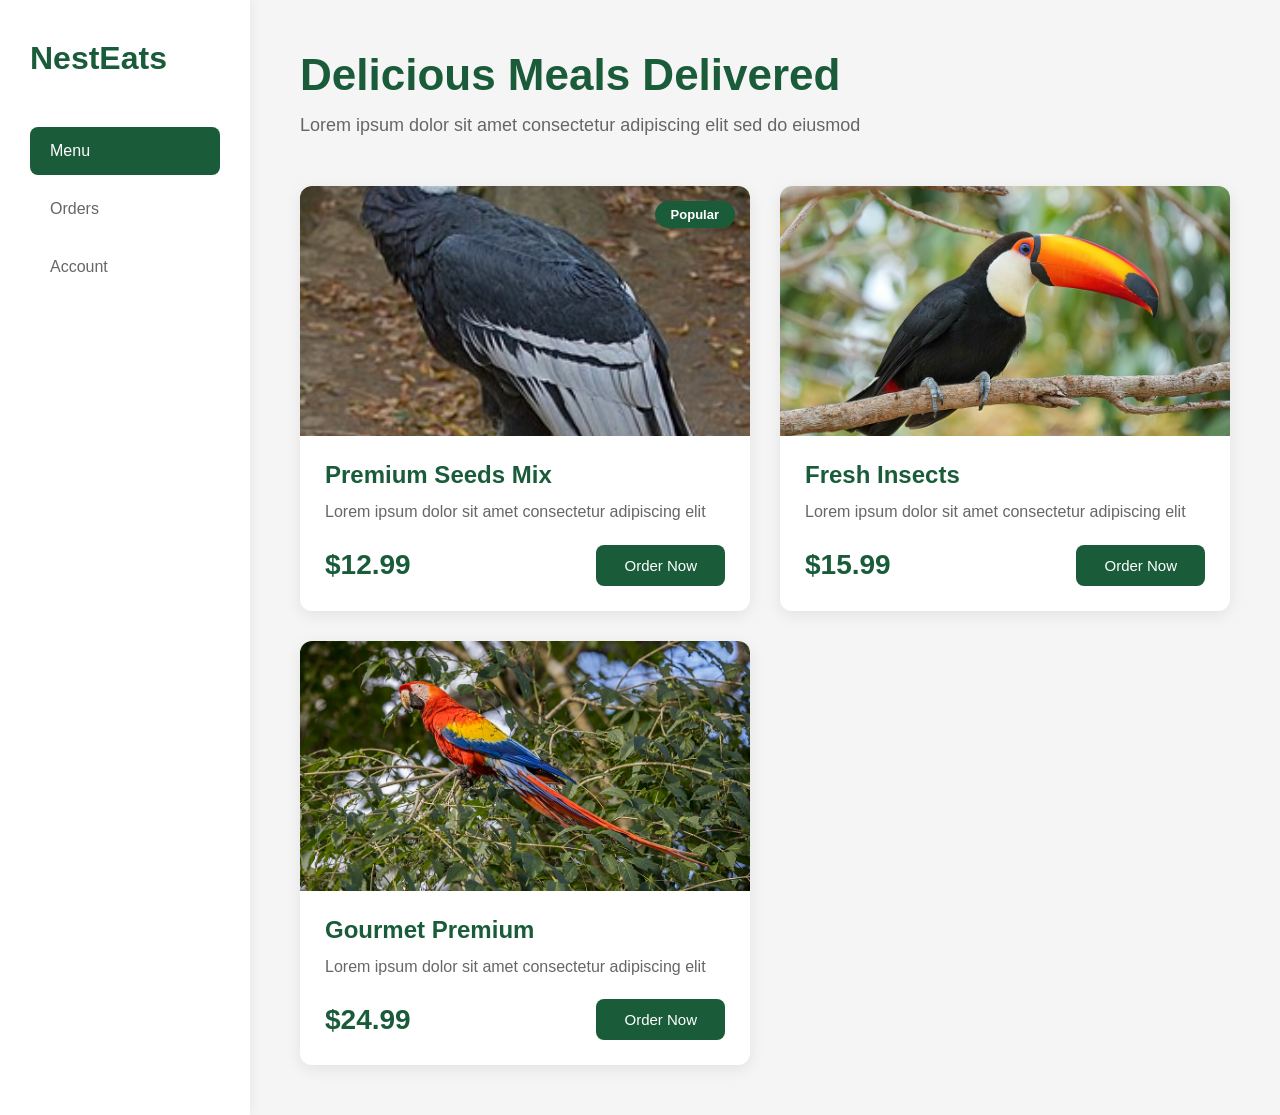
==== food/index.html @ 657df8b7 "Made unique websites" ====
<!DOCTYPE html>
<html lang="en">

<head>
    <meta charset="UTF-8">
    <meta name="viewport" content="width=device-width, initial-scale=1.0">
    <title>NestEats - Food Delivery</title>
    <link rel="stylesheet" href="styles.css">
</head>

<body>
    <div class="container">
        <aside class="sidebar">
            <h2 class="logo">NestEats</h2>
            <nav>
                <a href="#" class="nav-item active">Menu</a>
                <a href="#" class="nav-item">Orders</a>
                <a href="#" class="nav-item">Account</a>
            </nav>
        </aside>

        <main class="main-content">
            <header class="page-header">
                <h1>Delicious Meals Delivered</h1>
                <p>Lorem ipsum dolor sit amet consectetur adipiscing elit sed do eiusmod</p>
            </header>

            <div class="menu-grid">
                <div class="menu-item">
                    <div class="item-image">
                        <img src="images/bird1.jpg" alt="Seeds Package">
                        <span class="badge">Popular</span>
                    </div>
                    <div class="item-details">
                        <h3>Premium Seeds Mix</h3>
                        <p class="description">Lorem ipsum dolor sit amet consectetur adipiscing elit</p>
                        <div class="item-footer">
                            <span class="price">$12.99</span>
                            <button class="order-button" onclick="placeOrder(this)">Order Now</button>
                        </div>
                    </div>
                </div>

                <div class="menu-item">
                    <div class="item-image">
                        <img src="images/bird2.jpg" alt="Insects Package">
                    </div>
                    <div class="item-details">
                        <h3>Fresh Insects</h3>
                        <p class="description">Lorem ipsum dolor sit amet consectetur adipiscing elit</p>
                        <div class="item-footer">
                            <span class="price">$15.99</span>
                            <button class="order-button" onclick="placeOrder(this)">Order Now</button>
                        </div>
                    </div>
                </div>

                <div class="menu-item">
                    <div class="item-image">
                        <img src="images/bird3.jpg" alt="Premium Mix">
                    </div>
                    <div class="item-details">
                        <h3>Gourmet Premium</h3>
                        <p class="description">Lorem ipsum dolor sit amet consectetur adipiscing elit</p>
                        <div class="item-footer">
                            <span class="price">$24.99</span>
                            <button class="order-button" onclick="placeOrder(this)">Order Now</button>
                        </div>
                    </div>
                </div>
            </div>
        </main>
    </div>

    <script>
        function placeOrder(button) {
            const originalText = button.textContent;
            button.innerHTML = '✓ Added';
            button.style.backgroundColor = '#0d4527';

            setTimeout(() => {
                button.style.transform = 'scale(1.1)';
                setTimeout(() => {
                    button.style.transform = 'scale(1)';
                }, 200);
            }, 100);
        }
    </script>
</body>

</html>
---- food/styles.css ----
:root {
    --continent-color: #1a5c3a;
}

* {
    margin: 0;
    padding: 0;
    box-sizing: border-box;
}

body {
    font-family: Helvetica, Arial, sans-serif;
    background-color: #f5f5f5;
    color: #333;
}

.container {
    display: flex;
    min-height: 100vh;
}

.sidebar {
    width: 250px;
    background-color: white;
    padding: 40px 30px;
    box-shadow: 2px 0 10px rgba(0, 0, 0, 0.05);
}

.logo {
    font-size: 32px;
    font-weight: bold;
    color: var(--continent-color);
    margin-bottom: 50px;
}

.nav-item {
    display: block;
    padding: 15px 20px;
    margin-bottom: 10px;
    text-decoration: none;
    color: #666;
    border-radius: 8px;
    transition: all 0.3s ease;
}

.nav-item:hover {
    background-color: rgba(26, 92, 58, 0.1);
    color: var(--continent-color);
}

.nav-item.active {
    background-color: var(--continent-color);
    color: white;
}

.main-content {
    flex: 1;
    padding: 50px;
}

.page-header {
    margin-bottom: 50px;
}

.page-header h1 {
    font-size: 44px;
    color: var(--continent-color);
    margin-bottom: 15px;
}

.page-header p {
    font-size: 18px;
    color: #666;
}

.menu-grid {
    display: grid;
    grid-template-columns: repeat(auto-fit, minmax(350px, 1fr));
    gap: 30px;
}

.menu-item {
    background: white;
    border-radius: 12px;
    overflow: hidden;
    box-shadow: 0 4px 16px rgba(0, 0, 0, 0.08);
    transition: all 0.3s ease;
}

.menu-item:hover {
    transform: translateY(-5px);
    box-shadow: 0 8px 24px rgba(0, 0, 0, 0.12);
}

.item-image {
    width: 100%;
    height: 250px;
    position: relative;
    overflow: hidden;
}

.item-image img {
    width: 100%;
    height: 100%;
    object-fit: cover;
    transition: transform 0.3s ease;
}

.menu-item:hover .item-image img {
    transform: scale(1.05);
}

.badge {
    position: absolute;
    top: 15px;
    right: 15px;
    background-color: var(--continent-color);
    color: white;
    padding: 6px 16px;
    border-radius: 20px;
    font-size: 13px;
    font-weight: bold;
}

.item-details {
    padding: 25px;
}

.item-details h3 {
    font-size: 24px;
    color: var(--continent-color);
    margin-bottom: 10px;
}

.description {
    color: #666;
    margin-bottom: 20px;
    line-height: 1.6;
}

.item-footer {
    display: flex;
    justify-content: space-between;
    align-items: center;
}

.price {
    font-size: 28px;
    font-weight: bold;
    color: var(--continent-color);
}

.order-button {
    background-color: var(--continent-color);
    color: white;
    border: none;
    padding: 12px 28px;
    border-radius: 8px;
    font-size: 15px;
    cursor: pointer;
    transition: all 0.3s ease;
}

.order-button:hover {
    opacity: 0.9;
    transform: translateY(-2px);
}

@media (max-width: 768px) {
    .container {
        flex-direction: column;
    }

    .sidebar {
        width: 100%;
    }
}

padding: 20px;
width: 300px;
text-decoration: none;
color: inherit;
transition: transform 0.3s ease;
display: flex;
flex-direction: column;
align-items: center;
}

.card:hover {
    transform: scale(1.05);
}

.card img {
    width: 100%;
    height: 200px;
    object-fit: cover;
    border-radius: 4px;
    margin-bottom: 15px;
}

.card h2 {
    font-size: 22px;
    color: var(--continent-color);
    margin-bottom: 10px;
    text-align: center;
}

.card p {
    font-size: 14px;
    line-height: 1.6;
    color: #666;
    text-align: center;
}
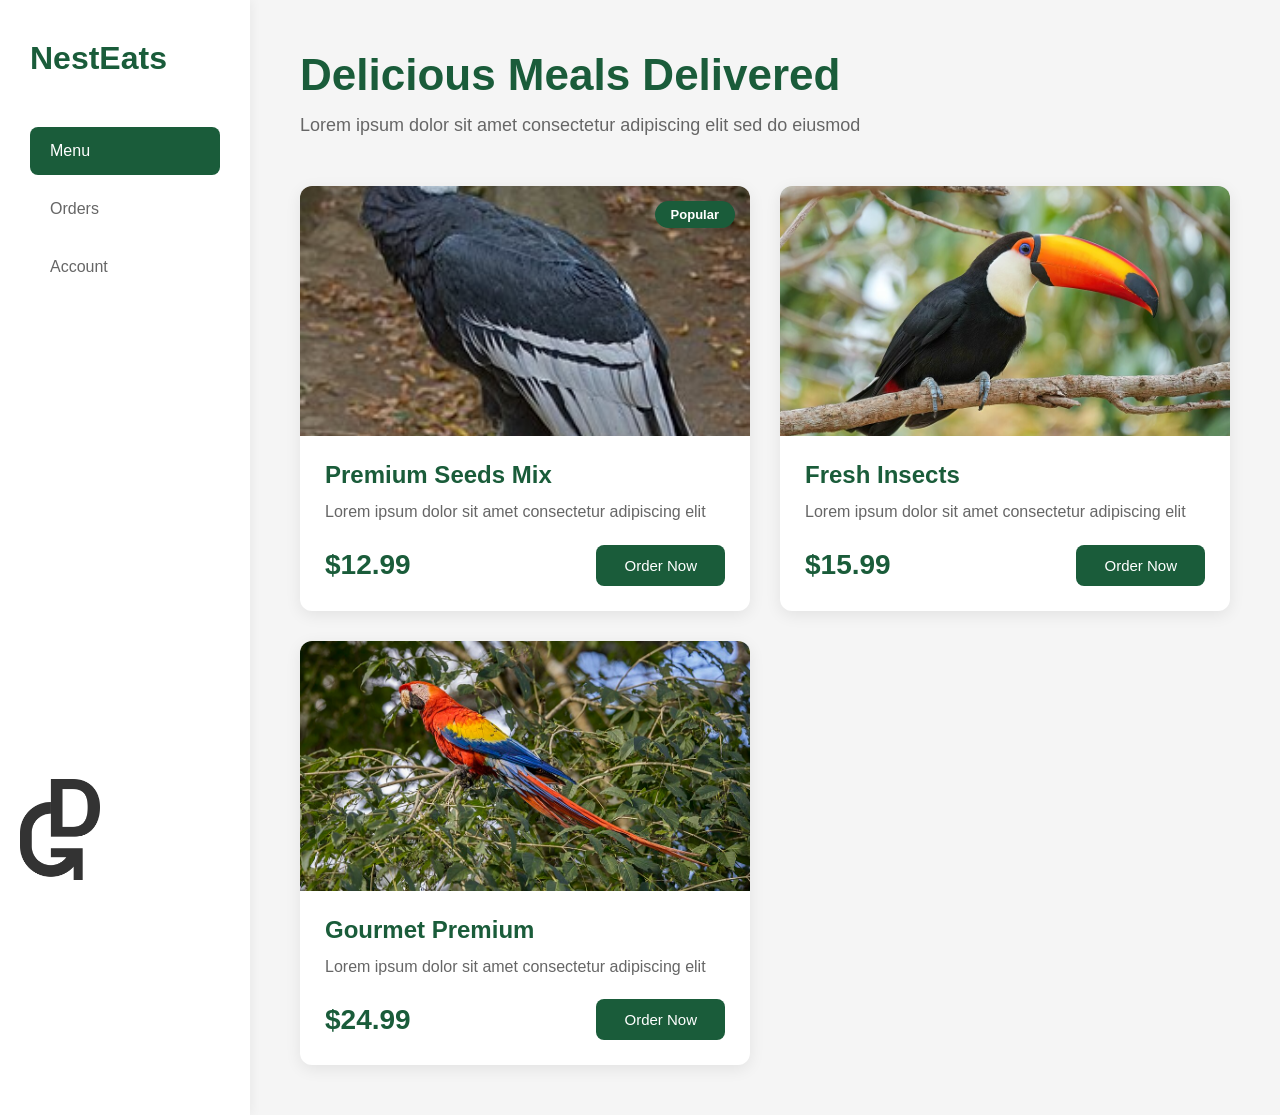
==== commit 3c79886f: "Added logo" ====
--- a/food/index.html
+++ b/food/index.html
@@ -86,6 +86,7 @@
             }, 100);
         }
     </script>
+    <img src="logocropped.png" alt="Logo" class="bottom-logo">
 </body>
 
 </html>
--- a/food/styles.css
+++ b/food/styles.css
@@ -210,4 +210,14 @@
     line-height: 1.6;
     color: #666;
     text-align: center;
+}
+
+.bottom-logo {
+    position: fixed;
+    bottom: 20px;
+    left: 20px;
+    width: 80px;
+    height: auto;
+    opacity: 0.8;
+    z-index: 1000;
 }
